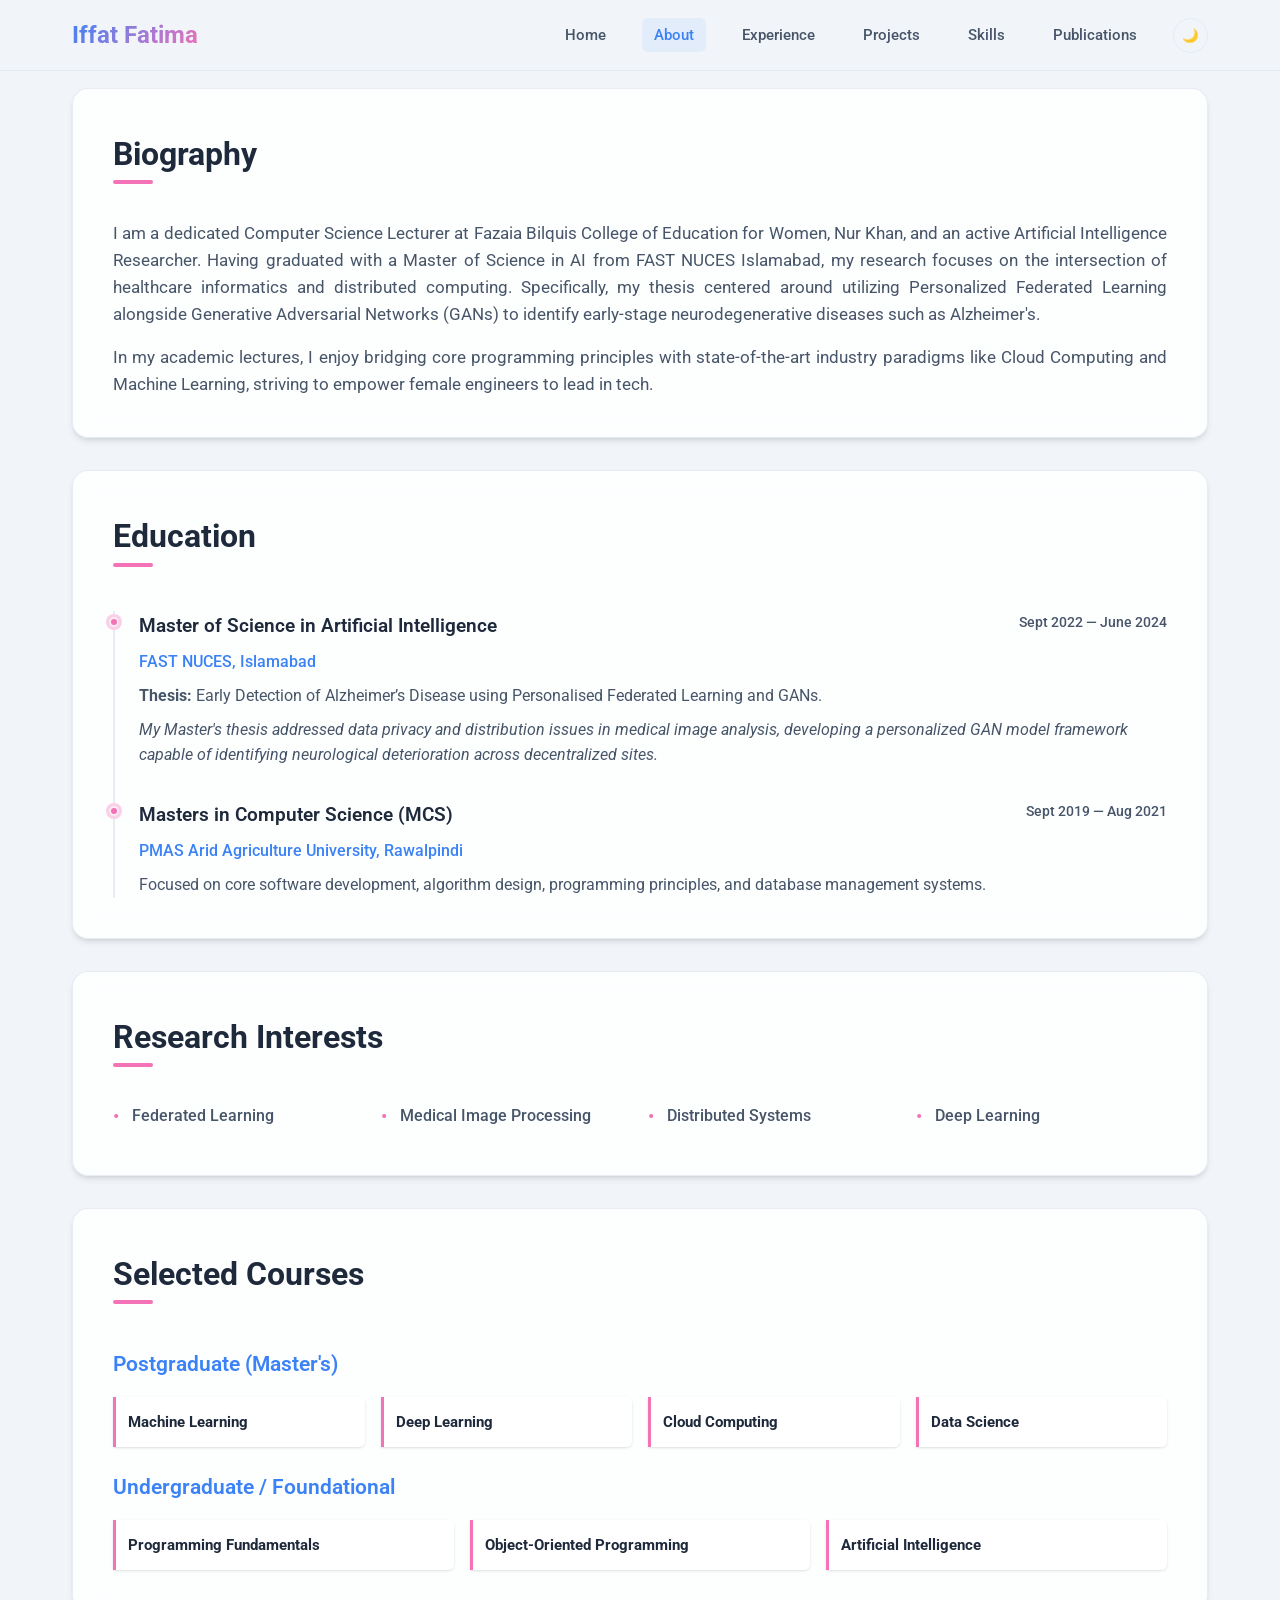
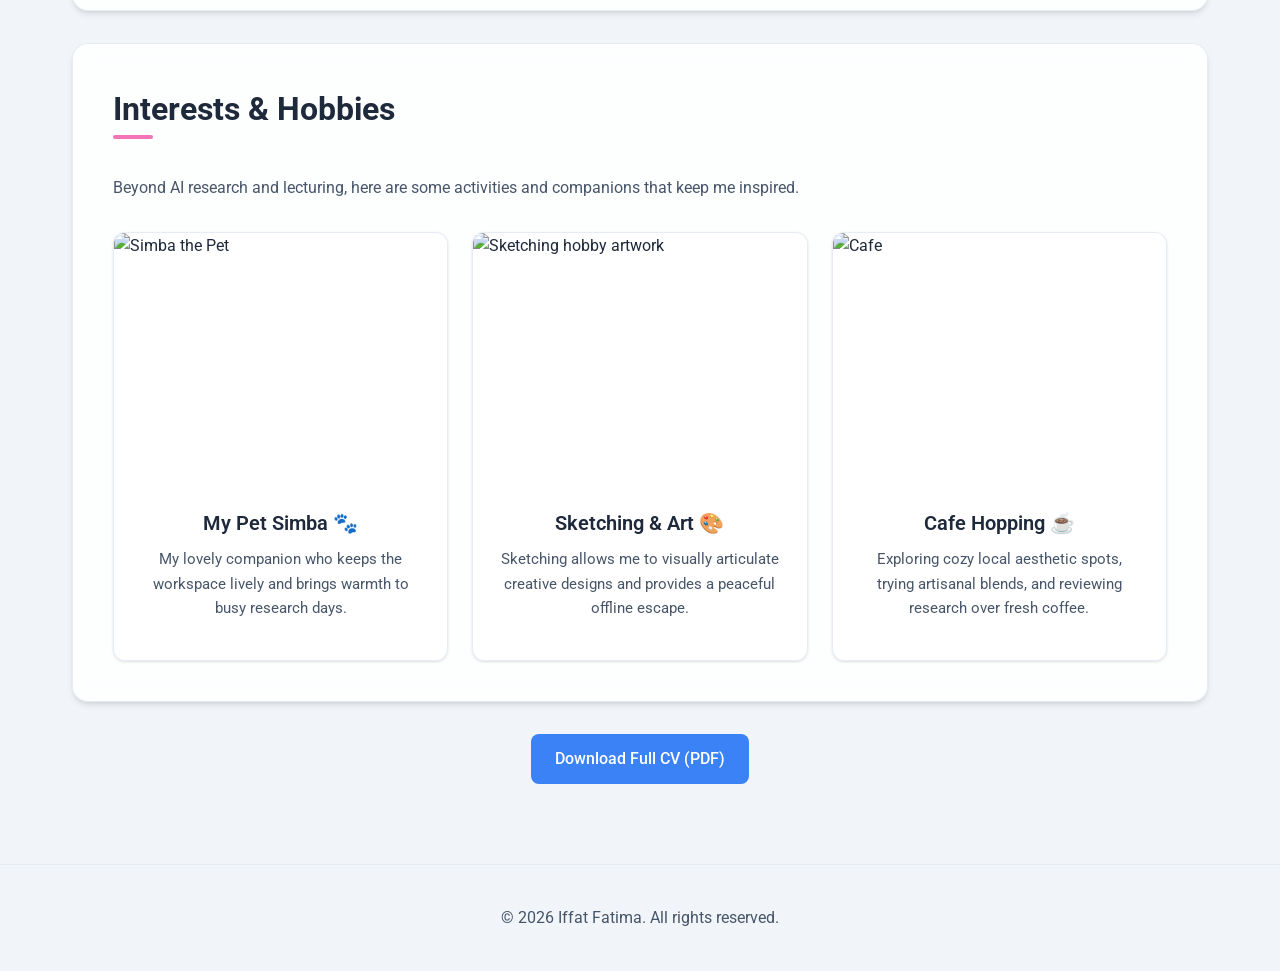
==== about.html @ 0a480637 "Add files via upload" ====
<!DOCTYPE html>
<html lang="en">
<head>
  <meta charset="UTF-8" />
  <meta name="viewport" content="width=device-width, initial-scale=1.0" />
  <title>About – Iffat Fatima</title>
  <meta name="description" content="Biography and educational background of Iffat Fatima, MS in AI graduate from FAST NUCES and Computer Science Lecturer." />
  <link rel="preconnect" href="https://fonts.googleapis.com">
  <link rel="preconnect" href="https://fonts.gstatic.com" crossorigin>
  <link href="https://fonts.googleapis.com/css2?family=Roboto:wght@400;500;700&display=swap" rel="stylesheet">
  <link rel="stylesheet" href="style.css" />
</head>
<body>
  <div class="bg-overlay"></div>

  <!-- Header Navigation -->
  <header class="header-nav">
    <div class="nav-container">
      <a href="index.html" class="logo-link">Iffat Fatima</a>
      <nav aria-label="Main Navigation">
        <ul class="nav-menu">
          <li class="nav-item"><a href="index.html">Home</a></li>
          <li class="nav-item"><a href="about.html">About</a></li>
          <li class="nav-item"><a href="experience.html">Experience</a></li>
          <li class="nav-item"><a href="projects.html">Projects</a></li>
          <li class="nav-item"><a href="skills.html">Skills</a></li>
          <li class="nav-item"><a href="publications.html">Publications</a></li>
          <li><button class="theme-toggle-btn" id="theme-toggle" aria-label="Toggle Theme">🌙</button></li>
        </ul>
      </nav>
    </div>
  </header>

  <!-- Main Content -->
  <main>
    <section class="section-card">
      <h2 class="section-title">Biography</h2>
      <p style="margin-top: 1rem; color: var(--text-secondary); font-size: 1.05rem; text-align: justify;">
        I am a dedicated Computer Science Lecturer at Fazaia Bilquis College of Education for Women, Nur Khan, and an active Artificial Intelligence Researcher.
        Having graduated with a Master of Science in AI from FAST NUCES Islamabad, my research focuses on the intersection of healthcare informatics and distributed computing.
        Specifically, my thesis centered around utilizing Personalized Federated Learning alongside Generative Adversarial Networks (GANs) to identify early-stage neurodegenerative diseases such as Alzheimer's.
      </p>
      <p style="margin-top: 1rem; color: var(--text-secondary); font-size: 1.05rem; text-align: justify;">
        In my academic lectures, I enjoy bridging core programming principles with state-of-the-art industry paradigms like Cloud Computing and Machine Learning, striving to empower female engineers to lead in tech.
      </p>
    </section>

    <!-- Education & Thesis -->
    <section class="section-card">
      <h2 class="section-title">Education</h2>
      
      <div class="experience-timeline" style="margin-top: 1.5rem;">
        <!-- FAST NUCES -->
        <div class="timeline-item">
          <div class="timeline-dot"></div>
          <div class="timeline-header">
            <h3 class="timeline-title">Master of Science in Artificial Intelligence</h3>
            <span class="timeline-date">Sept 2022 — June 2024</span>
          </div>
          <div class="timeline-subtitle">FAST NUCES, Islamabad</div>
          <div class="timeline-content" style="margin-top: 0.5rem;">
            <p><strong>Thesis:</strong> Early Detection of Alzheimer’s Disease using Personalised Federated Learning and GANs.</p>
            <p style="margin-top: 0.5rem; font-style: italic;">
              My Master's thesis addressed data privacy and distribution issues in medical image analysis, developing a personalized GAN model framework capable of identifying neurological deterioration across decentralized sites.
            </p>
          </div>
        </div>

        <!-- PMAS Arid Agriculture -->
        <div class="timeline-item">
          <div class="timeline-dot"></div>
          <div class="timeline-header">
            <h3 class="timeline-title">Masters in Computer Science (MCS)</h3>
            <span class="timeline-date">Sept 2019 — Aug 2021</span>
          </div>
          <div class="timeline-subtitle">PMAS Arid Agriculture University, Rawalpindi</div>
          <div class="timeline-content" style="margin-top: 0.5rem;">
            <p>Focused on core software development, algorithm design, programming principles, and database management systems.</p>
          </div>
        </div>
      </div>
    </section>

    <!-- Research Interests -->
    <section class="section-card">
      <h2 class="section-title">Research Interests</h2>
      <ul class="timeline-content" style="list-style-type: none; margin-top: 1rem; display: grid; grid-template-columns: repeat(auto-fit, minmax(200px, 1fr)); gap: 1rem;">
        <li style="padding-left: 1.2rem; font-weight: 500;">Federated Learning</li>
        <li style="padding-left: 1.2rem; font-weight: 500;">Medical Image Processing</li>
        <li style="padding-left: 1.2rem; font-weight: 500;">Distributed Systems</li>
        <li style="padding-left: 1.2rem; font-weight: 500;">Deep Learning</li>
      </ul>
    </section>

    <!-- Academic Courses Taken -->
    <section class="section-card">
      <h2 class="section-title">Selected Courses</h2>
      
      <h3 class="skills-category-title" style="margin-top: 1.5rem;">Postgraduate (Master's)</h3>
      <div class="course-grid">
        <div class="course-item"><strong>Machine Learning</strong></div>
        <div class="course-item"><strong>Deep Learning</strong></div>
        <div class="course-item"><strong>Cloud Computing</strong></div>
        <div class="course-item"><strong>Data Science</strong></div>
      </div>

      <h3 class="skills-category-title" style="margin-top: 1.5rem;">Undergraduate / Foundational</h3>
      <div class="course-grid">
        <div class="course-item"><strong>Programming Fundamentals</strong></div>
        <div class="course-item"><strong>Object-Oriented Programming</strong></div>
        <div class="course-item"><strong>Artificial Intelligence</strong></div>
      </div>
    </section>

    <!-- Interests & Hobbies Section -->
    <section class="section-card">
      <h2 class="section-title">Interests &amp; Hobbies</h2>
      <p style="margin-top: 1rem; color: var(--text-secondary); margin-bottom: 2rem;">
        Beyond AI research and lecturing, here are some activities and companions that keep me inspired.
      </p>

      <div class="projects-grid">
        <!-- Pets (Simba) -->
        <div class="project-card">
          <div class="project-img-wrapper" style="padding-top: 75%;">
            <img src="media/simba.jpg" alt="Simba the Pet" class="project-img" />
          </div>
          <div class="project-body" style="text-align: center;">
            <h3 class="project-card-title">My Pet Simba 🐾</h3>
            <p class="project-card-desc" style="font-size: 0.95rem;">
              My lovely companion who keeps the workspace lively and brings warmth to busy research days.
            </p>
          </div>
        </div>

        <!-- Sketching -->
        <div class="project-card">
          <div class="project-img-wrapper" style="padding-top: 75%;">
            <img src="media/sketch.jpg" alt="Sketching hobby artwork" class="project-img" />
          </div>
          <div class="project-body" style="text-align: center;">
            <h3 class="project-card-title">Sketching &amp; Art 🎨</h3>
            <p class="project-card-desc" style="font-size: 0.95rem;">
              Sketching allows me to visually articulate creative designs and provides a peaceful offline escape.
            </p>
          </div>
        </div>

        <!-- Cafe Hopping -->
        <div class="project-card">
          <div class="project-img-wrapper" style="padding-top: 75%;">
            <img src="media/cafe3.jpg" alt="Cafe" class="project-img" />
          </div>

          <div class="project-body" style="text-align: center;">
            <h3 class="project-card-title">Cafe Hopping ☕</h3>
            <p class="project-card-desc" style="font-size: 0.95rem;">
              Exploring cozy local aesthetic spots, trying artisanal blends, and reviewing research over fresh coffee.
            </p>
          </div>
        </div>
      </div>
    </section>

    <div style="text-align: center; margin: 2rem 0;">
      <a href="cv.pdf" class="btn btn-primary" target="_blank" download>Download Full CV (PDF)</a>
    </div>
  </main>

  <footer>
    <p>&copy; 2026 Iffat Fatima. All rights reserved.</p>
  </footer>

  <script src="script.js"></script>
</body>
</html>
---- style.css ----
/* 
   style.css 
   Professional Portfolio Design System for Iffat Fatima
   Theme: Neutral Grey & Slate Blue with a Sophisticated Rose/Girly Accent
   Fully responsive, supporting Light/Dark mode and blurred convocation background.
*/

:root {
  /* Font Family */
  --font-sans: 'Roboto', -apple-system, BlinkMacSystemFont, "Segoe UI", sans-serif;

  /* CSS Variables for Light Mode (Default) */
  --bg-color: #f1f5f9; /* Soft grey-blue */
  --bg-card: rgba(255, 255, 255, 0.85); /* Semi-transparent for blur effect */
  --bg-nav: rgba(241, 245, 249, 0.9);
  --text-primary: #1e293b; /* Dark slate */
  --text-secondary: #475569; /* Muted grey-blue */
  
  --primary-color: #3b82f6; /* Modern Blue */
  --primary-hover: #2563eb;
  
  --accent-color: #f472b6; /* Soft Rose/Girly Pink */
  --accent-light: #fbcfe8;
  --accent-hover: #db2777;

  --border-color: rgba(226, 232, 240, 0.8);
  --shadow-sm: 0 1px 3px 0 rgba(0, 0, 0, 0.1), 0 1px 2px -1px rgba(0, 0, 0, 0.1);
  --shadow-md: 0 4px 6px -1px rgba(0, 0, 0, 0.1), 0 2px 4px -2px rgba(0, 0, 0, 0.1);
  --shadow-lg: 0 10px 15px -3px rgba(0, 0, 0, 0.1), 0 4px 6px -4px rgba(0, 0, 0, 0.1);
  
  --backdrop-blur: 12px;
}

/* Dark Mode Variables */
[data-theme="dark"] {
  --bg-color: #0f172a; /* Deep slate */
  --bg-card: rgba(30, 41, 59, 0.85);
  --bg-nav: rgba(15, 23, 42, 0.9);
  --text-primary: #f8fafc;
  --text-secondary: #cbd5e1;
  
  --primary-color: #60a5fa;
  --primary-hover: #3b82f6;
  
  --accent-color: #f472b6;
  --accent-light: rgba(244, 114, 182, 0.2);
  --accent-hover: #f43f5e;

  --border-color: rgba(51, 65, 85, 0.8);
  --shadow-sm: 0 1px 3px 0 rgba(0, 0, 0, 0.3);
  --shadow-md: 0 4px 6px -1px rgba(0, 0, 0, 0.3);
  --shadow-lg: 0 10px 15px -3px rgba(0, 0, 0, 0.4);
}

/* Global Reset & Base Styles */
* {
  margin: 0;
  padding: 0;
  box-sizing: border-box;
}

html {
  scroll-behavior: smooth;
  font-family: var(--font-sans);
}

body {
  background-color: var(--bg-color);
  color: var(--text-primary);
  line-height: 1.6;
  min-height: 100vh;
  display: flex;
  flex-direction: column;
  position: relative;
  overflow-x: hidden;
  transition: background-color 0.3s ease, color 0.3s ease;
}

/* Convocation Background Image with Blur */
.bg-overlay {
  position: fixed;
  top: 0;
  left: 0;
  width: 100vw;
  height: 100vh;
  z-index: -10;
  background-image: url('media/convocation.jpg');
  background-size: cover;
  background-position: center;
  background-repeat: no-repeat;
  filter: blur(2px) brightness(0.92);
  opacity: 0.6; /* Much more visible background presence */
  transition: filter 0.3s ease, opacity 0.3s ease;
}

[data-theme="dark"] .bg-overlay {
  filter: blur(2px) brightness(0.4);
  opacity: 0.7;
}

/* Navigation Bar */
.header-nav {
  position: fixed;
  top: 0;
  left: 0;
  right: 0;
  z-index: 100;
  background-color: var(--bg-nav);
  backdrop-filter: blur(var(--backdrop-blur));
  -webkit-backdrop-filter: blur(var(--backdrop-blur));
  border-bottom: 1px solid var(--border-color);
  transition: background-color 0.3s, border-color 0.3s;
}

.nav-container {
  max-width: 1200px;
  margin: 0 auto;
  padding: 1rem 2rem;
  display: flex;
  justify-content: space-between;
  align-items: center;
}

.logo-link {
  font-size: 1.5rem;
  font-weight: 700;
  text-decoration: none;
  color: var(--text-primary);
  background: linear-gradient(135deg, var(--primary-color), var(--accent-color));
  -webkit-background-clip: text;
  -webkit-text-fill-color: transparent;
  transition: opacity 0.3s ease;
}

.logo-link:hover {
  opacity: 0.85;
}

.nav-menu {
  display: flex;
  list-style: none;
  gap: 1.5rem;
  align-items: center;
}

.nav-item a {
  text-decoration: none;
  color: var(--text-secondary);
  font-size: 0.95rem;
  font-weight: 500;
  padding: 0.5rem 0.75rem;
  border-radius: 6px;
  transition: color 0.2s ease, background-color 0.2s ease;
}

.nav-item a:hover,
.nav-item.active a {
  color: var(--primary-color);
  background-color: rgba(59, 130, 246, 0.08);
}

[data-theme="dark"] .nav-item a:hover,
[data-theme="dark"] .nav-item.active a {
  color: var(--primary-color);
  background-color: rgba(96, 165, 250, 0.15);
}

.theme-toggle-btn {
  background: none;
  border: 1px solid var(--border-color);
  padding: 0.5rem;
  border-radius: 50%;
  cursor: pointer;
  display: flex;
  align-items: center;
  justify-content: center;
  width: 2.2rem;
  height: 2.2rem;
  color: var(--text-primary);
  transition: background-color 0.2s, transform 0.2s;
}

.theme-toggle-btn:hover {
  background-color: var(--border-color);
  transform: scale(1.05);
}

/* Main Container Layout */
main {
  flex: 1;
  padding-top: 5.5rem; /* Space for fixed nav */
  max-width: 1200px;
  width: 100%;
  margin: 0 auto;
  padding-left: 2rem;
  padding-right: 2rem;
}

/* Hero Section */
.hero-section {
  display: flex;
  flex-direction: column;
  align-items: center;
  justify-content: center;
  text-align: center;
  min-height: calc(85vh - 5.5rem);
  padding: 2rem 0;
}

.profile-container {
  position: relative;
  margin-bottom: 2rem;
}

.profile-img {
  width: 180px;
  height: 180px;
  border-radius: 50%;
  object-fit: cover;
  border: 4px solid var(--bg-card);
  box-shadow: var(--shadow-lg), 0 0 0 4px var(--accent-light);
  transition: transform 0.3s ease, box-shadow 0.3s ease;
}

.profile-img:hover {
  transform: scale(1.03);
  box-shadow: var(--shadow-lg), 0 0 0 6px var(--accent-color);
}

.hero-title {
  font-size: 3rem;
  font-weight: 700;
  margin-bottom: 0.5rem;
  color: var(--text-primary);
  letter-spacing: -0.025em;
}

.hero-subtitle {
  font-size: 1.4rem;
  color: var(--primary-color);
  font-weight: 500;
  margin-bottom: 1.5rem;
}

.hero-description {
  max-width: 650px;
  font-size: 1.1rem;
  color: var(--text-secondary);
  margin-bottom: 2.5rem;
}

.btn-group {
  display: flex;
  gap: 1rem;
}

.btn {
  display: inline-flex;
  align-items: center;
  justify-content: center;
  padding: 0.75rem 1.5rem;
  font-size: 1rem;
  font-weight: 500;
  border-radius: 8px;
  text-decoration: none;
  cursor: pointer;
  transition: background-color 0.2s, transform 0.2s, border-color 0.2s;
  border: none;
}

.btn-primary {
  background-color: var(--primary-color);
  color: white;
}

.btn-primary:hover {
  background-color: var(--primary-hover);
  transform: translateY(-2px);
}

.btn-secondary {
  background-color: transparent;
  color: var(--text-primary);
  border: 1px solid var(--border-color);
}

.btn-secondary:hover {
  background-color: rgba(0, 0, 0, 0.05);
  transform: translateY(-2px);
}

[data-theme="dark"] .btn-secondary:hover {
  background-color: rgba(255, 255, 255, 0.05);
}

/* Sections - General Card Style */
.section-card {
  background-color: var(--bg-card);
  backdrop-filter: blur(var(--backdrop-blur));
  -webkit-backdrop-filter: blur(var(--backdrop-blur));
  border: 1px solid var(--border-color);
  border-radius: 16px;
  padding: 2.5rem;
  box-shadow: var(--shadow-md);
  margin-bottom: 2rem;
  transition: transform 0.3s ease, box-shadow 0.3s ease;
}

.section-title {
  font-size: 2rem;
  font-weight: 700;
  margin-bottom: 1.5rem;
  position: relative;
  display: inline-block;
}

.section-title::after {
  content: '';
  position: absolute;
  left: 0;
  bottom: -4px;
  width: 40px;
  height: 4px;
  background-color: var(--accent-color);
  border-radius: 2px;
}

/* Timeline Layout for Experience */
.experience-timeline {
  display: flex;
  flex-direction: column;
  gap: 2rem;
  position: relative;
  padding-left: 1.5rem;
  border-left: 2px solid var(--border-color);
}

.timeline-item {
  position: relative;
}

.timeline-dot {
  position: absolute;
  left: calc(-1.5rem - 6px);
  top: 6px;
  width: 10px;
  height: 10px;
  border-radius: 50%;
  background-color: var(--accent-color);
  border: 2px solid var(--bg-card);
  box-shadow: 0 0 0 3px var(--accent-light);
}

.timeline-header {
  display: flex;
  justify-content: space-between;
  align-items: flex-start;
  margin-bottom: 0.5rem;
  flex-wrap: wrap;
}

.timeline-title {
  font-size: 1.2rem;
  font-weight: 600;
  color: var(--text-primary);
}

.timeline-subtitle {
  font-size: 1rem;
  color: var(--primary-color);
  font-weight: 500;
}

.timeline-date {
  font-size: 0.9rem;
  color: var(--text-secondary);
  font-weight: 500;
}

.timeline-content {
  color: var(--text-secondary);
}

.timeline-content ul {
  list-style-type: none;
  margin-top: 0.5rem;
}

.timeline-content li {
  position: relative;
  padding-left: 1.2rem;
  margin-bottom: 0.4rem;
}

.timeline-content li::before {
  content: "•";
  position: absolute;
  left: 0;
  color: var(--accent-color);
  font-size: 1.1rem;
}

/* Grid Layout for Projects */
.projects-grid {
  display: grid;
  grid-template-columns: repeat(auto-fill, minmax(320px, 1fr));
  gap: 1.5rem;
}

.project-card {
  background-color: var(--bg-card);
  border: 1px solid var(--border-color);
  border-radius: 12px;
  overflow: hidden;
  display: flex;
  flex-direction: column;
  box-shadow: var(--shadow-sm);
  transition: transform 0.2s, box-shadow 0.2s;
}

.project-card:hover {
  transform: translateY(-4px);
  box-shadow: var(--shadow-md);
}

.project-img-wrapper {
  position: relative;
  padding-top: 56.25%; /* 16:9 Aspect Ratio */
  overflow: hidden;
}

.project-img {
  position: absolute;
  top: 0;
  left: 0;
  width: 100%;
  height: 100%;
  object-fit: cover;
  transition: transform 0.3s;
}

.project-card:hover .project-img {
  transform: scale(1.05);
}

.project-body {
  padding: 1.5rem;
  display: flex;
  flex-direction: column;
  flex-grow: 1;
}

.project-card-title {
  font-size: 1.25rem;
  font-weight: 600;
  margin-bottom: 0.5rem;
  color: var(--text-primary);
}

.project-date {
  font-size: 0.85rem;
  color: var(--text-secondary);
  margin-bottom: 0.75rem;
}

.project-card-desc {
  font-size: 0.95rem;
  color: var(--text-secondary);
  margin-bottom: 1rem;
  flex-grow: 1;
}

.tag-list {
  display: flex;
  flex-wrap: wrap;
  gap: 0.5rem;
  margin-top: auto;
}

.tag {
  font-size: 0.75rem;
  font-weight: 500;
  padding: 0.2rem 0.5rem;
  border-radius: 4px;
  background-color: rgba(59, 130, 246, 0.1);
  color: var(--primary-color);
}

.tag.tag-accent {
  background-color: var(--accent-light);
  color: var(--accent-hover);
}

/* Skills Layout */
.skills-columns {
  display: grid;
  grid-template-columns: repeat(auto-fit, minmax(280px, 1fr));
  gap: 2rem;
}

.skills-category-title {
  font-size: 1.3rem;
  font-weight: 600;
  margin-bottom: 1rem;
  color: var(--primary-color);
}

.skill-pills {
  display: flex;
  flex-wrap: wrap;
  gap: 0.75rem;
}

.skill-pill {
  font-size: 0.95rem;
  padding: 0.5rem 1rem;
  background-color: var(--bg-card);
  border: 1px solid var(--border-color);
  border-radius: 20px;
  color: var(--text-primary);
  display: flex;
  align-items: center;
  gap: 0.5rem;
  box-shadow: var(--shadow-sm);
  transition: all 0.2s;
}

.skill-pill:hover {
  transform: translateY(-2px);
  border-color: var(--accent-color);
  box-shadow: 0 0 0 2px var(--accent-light);
}

/* Course Grid */
.course-grid {
  display: grid;
  grid-template-columns: repeat(auto-fit, minmax(200px, 1fr));
  gap: 1rem;
  margin-top: 1rem;
}

.course-item {
  padding: 0.75rem;
  background-color: var(--bg-card);
  border-left: 3px solid var(--accent-color);
  border-radius: 0 6px 6px 0;
  box-shadow: var(--shadow-sm);
}

.course-item strong {
  font-size: 0.95rem;
  color: var(--text-primary);
}

/* Blog Layout */
.blog-list {
  display: flex;
  flex-direction: column;
  gap: 1.5rem;
}

.blog-item {
  padding-bottom: 1.5rem;
  border-bottom: 1px solid var(--border-color);
}

.blog-item:last-child {
  border-bottom: none;
  padding-bottom: 0;
}

.blog-title {
  font-size: 1.25rem;
  font-weight: 600;
  margin-bottom: 0.25rem;
}

.blog-title a {
  text-decoration: none;
  color: var(--text-primary);
  transition: color 0.2s;
}

.blog-title a:hover {
  color: var(--accent-color);
}

.blog-meta {
  font-size: 0.85rem;
  color: var(--text-secondary);
  margin-bottom: 0.75rem;
}

.blog-excerpt {
  color: var(--text-secondary);
}

/* Contact Form styling */
.contact-section-layout {
  display: grid;
  grid-template-columns: repeat(auto-fit, minmax(300px, 1fr));
  gap: 2.5rem;
}

.contact-info {
  display: flex;
  flex-direction: column;
  gap: 1.2rem;
}

.contact-item {
  display: flex;
  align-items: center;
  gap: 1rem;
}

.contact-icon {
  width: 2.5rem;
  height: 2.5rem;
  border-radius: 50%;
  background-color: rgba(244, 114, 182, 0.15);
  color: var(--accent-color);
  display: flex;
  align-items: center;
  justify-content: center;
  font-size: 1.1rem;
}

.contact-text a {
  color: var(--text-primary);
  text-decoration: none;
  transition: color 0.2s;
}

.contact-text a:hover {
  color: var(--accent-color);
}

.form-group {
  margin-bottom: 1.2rem;
}

.form-group label {
  display: block;
  font-size: 0.9rem;
  font-weight: 500;
  margin-bottom: 0.4rem;
  color: var(--text-secondary);
}

.form-control {
  width: 100%;
  padding: 0.75rem 1rem;
  border-radius: 8px;
  border: 1px solid var(--border-color);
  background-color: var(--bg-card);
  color: var(--text-primary);
  font-family: var(--font-sans);
  font-size: 0.95rem;
  transition: border-color 0.2s, box-shadow 0.2s;
}

.form-control:focus {
  outline: none;
  border-color: var(--primary-color);
  box-shadow: 0 0 0 3px rgba(59, 130, 246, 0.15);
}

textarea.form-control {
  resize: vertical;
}

.form-status {
  margin-top: 1rem;
  padding: 0.75rem;
  border-radius: 6px;
  font-size: 0.9rem;
  display: none;
}

.form-status.success {
  background-color: rgba(16, 185, 129, 0.15);
  color: #10b981;
  display: block;
}

.form-status.error {
  background-color: rgba(239, 68, 68, 0.15);
  color: #ef4444;
  display: block;
}

/* Contact Pill styling */
.contact-pill {
  transition: transform 0.2s ease, border-color 0.2s ease, box-shadow 0.2s ease;
}

.contact-pill:hover {
  transform: translateY(-2px);
  border-color: var(--accent-color) !important;
  box-shadow: 0 4px 12px rgba(244, 114, 182, 0.15) !important;
}

/* Footer styling */
footer {
  text-align: center;
  padding: 2.5rem;
  margin-top: 3rem;
  background-color: var(--bg-nav);
  backdrop-filter: blur(var(--backdrop-blur));
  border-top: 1px solid var(--border-color);
  color: var(--text-secondary);
}

/* Responsive adjustments */
@media (max-width: 768px) {
  .nav-container {
    flex-direction: column;
    gap: 1rem;
  }
  
  .nav-menu {
    flex-wrap: wrap;
    justify-content: center;
    gap: 0.8rem;
  }
  
  .hero-title {
    font-size: 2.2rem;
  }
  
  .section-card {
    padding: 1.5rem;
  }
  
  .timeline-header {
    flex-direction: column;
    gap: 0.2rem;
  }
}
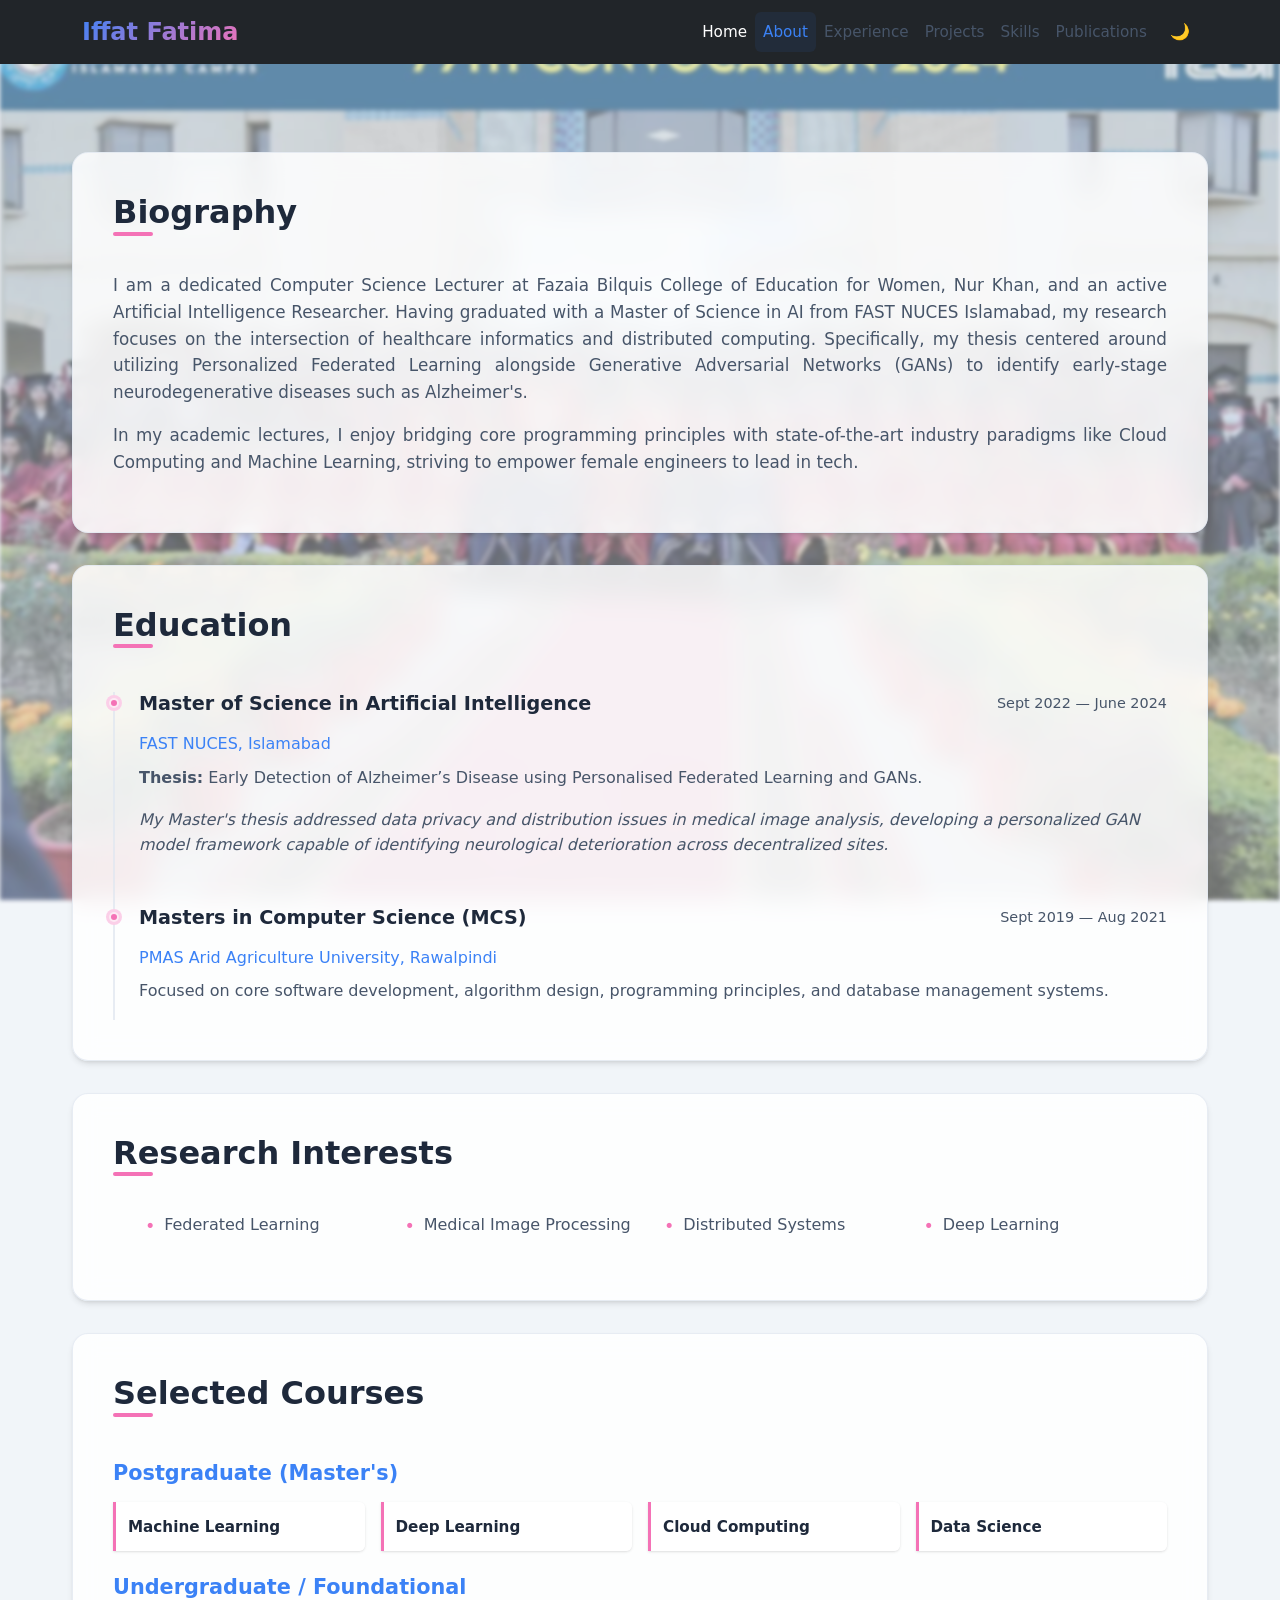
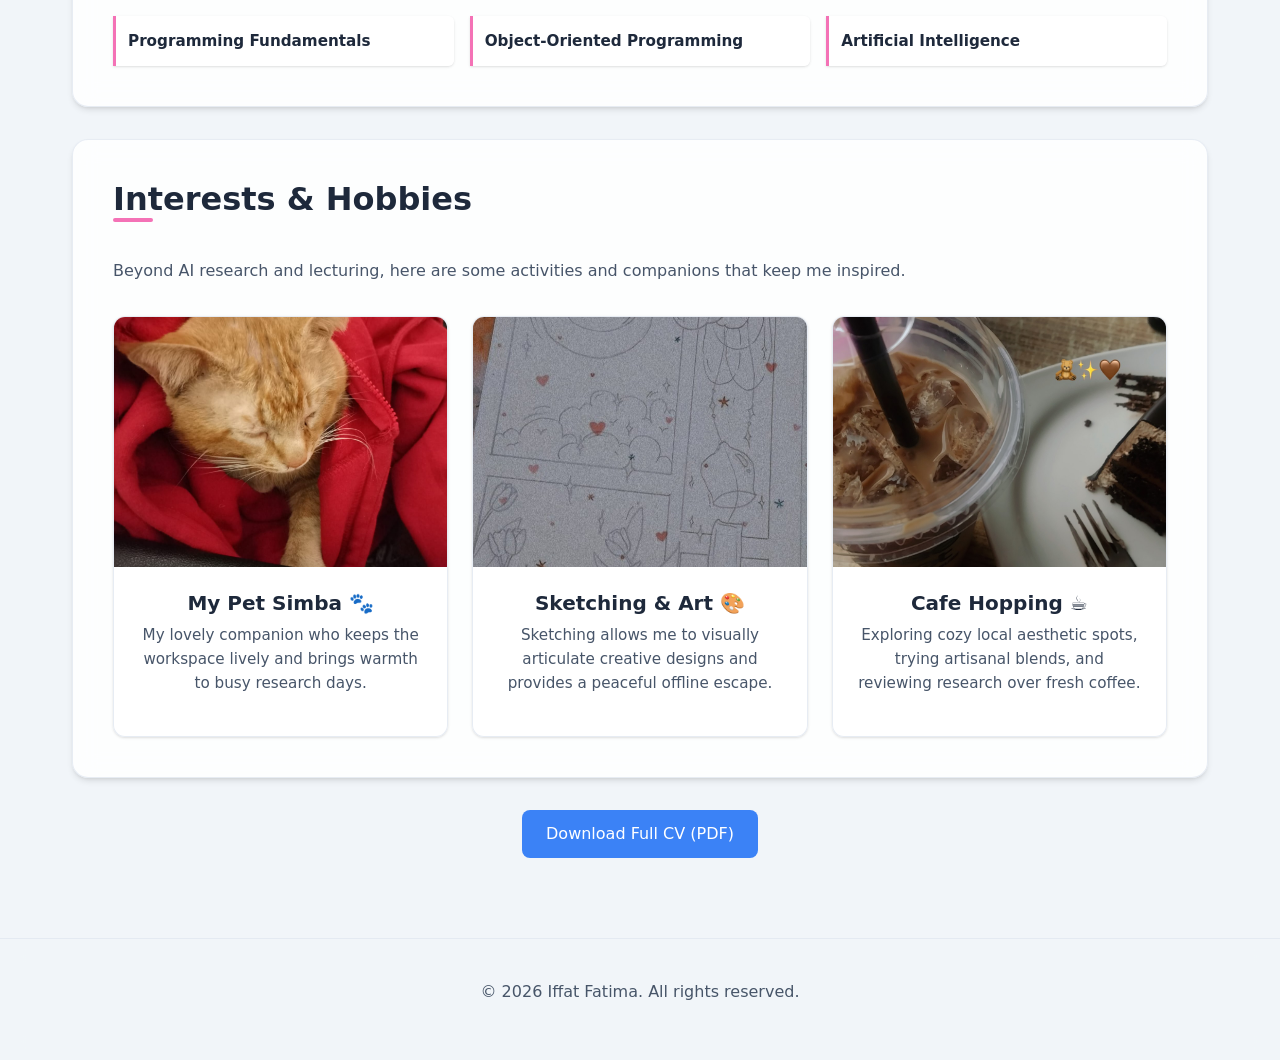
==== commit c24e39ae: "update navbar" ====
--- a/about.html
+++ b/about.html
@@ -8,28 +8,42 @@
   <link rel="preconnect" href="https://fonts.googleapis.com">
   <link rel="preconnect" href="https://fonts.gstatic.com" crossorigin>
   <link href="https://fonts.googleapis.com/css2?family=Roboto:wght@400;500;700&display=swap" rel="stylesheet">
+  <link href="https://cdn.jsdelivr.net/npm/bootstrap@5.3.3/dist/css/bootstrap.min.css" rel="stylesheet">
   <link rel="stylesheet" href="style.css" />
 </head>
 <body>
   <div class="bg-overlay"></div>
 
-  <!-- Header Navigation -->
-  <header class="header-nav">
-    <div class="nav-container">
-      <a href="index.html" class="logo-link">Iffat Fatima</a>
-      <nav aria-label="Main Navigation">
-        <ul class="nav-menu">
-          <li class="nav-item"><a href="index.html">Home</a></li>
-          <li class="nav-item"><a href="about.html">About</a></li>
-          <li class="nav-item"><a href="experience.html">Experience</a></li>
-          <li class="nav-item"><a href="projects.html">Projects</a></li>
-          <li class="nav-item"><a href="skills.html">Skills</a></li>
-          <li class="nav-item"><a href="publications.html">Publications</a></li>
-          <li><button class="theme-toggle-btn" id="theme-toggle" aria-label="Toggle Theme">🌙</button></li>
+ <header>
+  <nav class="navbar navbar-expand-lg navbar-dark bg-dark sticky-top" aria-label="Main Navigation">
+    <div class="container">
+      <!-- Logo/Brand Link -->
+      <a href="index.html" class="navbar-brand logo-link fw-bold">Iffat Fatima</a>
+      
+      <!-- Mobile Hamburger Button -->
+      <button class="navbar-toggler" type="button" data-bs-toggle="collapse" data-bs-target="#portfolioNav" aria-controls="portfolioNav" aria-expanded="false" aria-label="Toggle navigation">
+        <span class="navbar-toggler-icon"></span>
+      </button>
+      
+      <!-- Collapsible Navigation Menu -->
+      <div class="collapse navbar-collapse" id="portfolioNav">
+        <ul class="navbar-nav ms-auto align-items-lg-center">
+          <li class="nav-item"><a class="nav-link active" href="index.html">Home</a></li>
+          <li class="nav-item"><a class="nav-link" href="about.html">About</a></li>
+          <li class="nav-item"><a class="nav-link" href="experience.html">Experience</a></li>
+          <li class="nav-item"><a class="nav-link" href="projects.html">Projects</a></li>
+          <li class="nav-item"><a class="nav-link" href="skills.html">Skills</a></li>
+          <li class="nav-item"><a class="nav-link" href="publications.html">Publications</a></li>
+          
+          <!-- Theme Toggle Button Wrapper -->
+          <li class="nav-item ms-lg-2 mt-2 mt-lg-0">
+            <button class="btn btn-outline-light theme-toggle-btn px-2 py-1" id="theme-toggle" aria-label="Toggle Theme">🌙</button>
+          </li>
         </ul>
-      </nav>
+      </div>
     </div>
-  </header>
+  </nav>
+</header>
 
   <!-- Main Content -->
   <main>
@@ -170,6 +184,8 @@
   <footer>
     <p>&copy; 2026 Iffat Fatima. All rights reserved.</p>
   </footer>
+  <!-- Bootstrap 5 JS Bundle (Required for Navbar Toggle) -->
+  <script src="https://cdn.jsdelivr.net/npm/bootstrap@5.3.3/dist/js/bootstrap.bundle.min.js"></script>
 
   <script src="script.js"></script>
 </body>
--- a/style.css
+++ b/style.css
@@ -9,7 +9,29 @@
   /* Font Family */
   --font-sans: 'Roboto', -apple-system, BlinkMacSystemFont, "Segoe UI", sans-serif;
 
-  /* CSS Variables for Light Mode (Default) */
+  --bg-color: #0f172a; /* Deep slate */
+  --bg-card: rgba(30, 41, 59, 0.85);
+  --bg-nav: rgba(15, 23, 42, 0.9);
+  --text-primary: #f8fafc;
+  --text-secondary: #cbd5e1;
+  
+  --primary-color: #60a5fa;
+  --primary-hover: #3b82f6;
+  
+  --accent-color: #f472b6; /* Soft Rose/Girly Pink */
+  --accent-light: rgba(244, 114, 182, 0.2);
+  --accent-hover: #f43f5e;
+
+  --border-color: rgba(51, 65, 85, 0.8);
+  --shadow-sm: 0 1px 3px 0 rgba(0, 0, 0, 0.3);
+  --shadow-md: 0 4px 6px -1px rgba(0, 0, 0, 0.3);
+  --shadow-lg: 0 10px 15px -3px rgba(0, 0, 0, 0.4);
+  
+  --backdrop-blur: 12px;
+}
+
+/* Light Mode Variables (Triggered via data attribute) */
+[data-theme="light"] {
   --bg-color: #f1f5f9; /* Soft grey-blue */
   --bg-card: rgba(255, 255, 255, 0.85); /* Semi-transparent for blur effect */
   --bg-nav: rgba(241, 245, 249, 0.9);
@@ -19,7 +41,7 @@
   --primary-color: #3b82f6; /* Modern Blue */
   --primary-hover: #2563eb;
   
-  --accent-color: #f472b6; /* Soft Rose/Girly Pink */
+  --accent-color: #f472b6;
   --accent-light: #fbcfe8;
   --accent-hover: #db2777;
 
@@ -27,29 +49,6 @@
   --shadow-sm: 0 1px 3px 0 rgba(0, 0, 0, 0.1), 0 1px 2px -1px rgba(0, 0, 0, 0.1);
   --shadow-md: 0 4px 6px -1px rgba(0, 0, 0, 0.1), 0 2px 4px -2px rgba(0, 0, 0, 0.1);
   --shadow-lg: 0 10px 15px -3px rgba(0, 0, 0, 0.1), 0 4px 6px -4px rgba(0, 0, 0, 0.1);
-  
-  --backdrop-blur: 12px;
-}
-
-/* Dark Mode Variables */
-[data-theme="dark"] {
-  --bg-color: #0f172a; /* Deep slate */
-  --bg-card: rgba(30, 41, 59, 0.85);
-  --bg-nav: rgba(15, 23, 42, 0.9);
-  --text-primary: #f8fafc;
-  --text-secondary: #cbd5e1;
-  
-  --primary-color: #60a5fa;
-  --primary-hover: #3b82f6;
-  
-  --accent-color: #f472b6;
-  --accent-light: rgba(244, 114, 182, 0.2);
-  --accent-hover: #f43f5e;
-
-  --border-color: rgba(51, 65, 85, 0.8);
-  --shadow-sm: 0 1px 3px 0 rgba(0, 0, 0, 0.3);
-  --shadow-md: 0 4px 6px -1px rgba(0, 0, 0, 0.3);
-  --shadow-lg: 0 10px 15px -3px rgba(0, 0, 0, 0.4);
 }
 
 /* Global Reset & Base Styles */
@@ -128,6 +127,7 @@
   color: var(--text-primary);
   background: linear-gradient(135deg, var(--primary-color), var(--accent-color));
   -webkit-background-clip: text;
+  background-clip: text;
   -webkit-text-fill-color: transparent;
   transition: opacity 0.3s ease;
 }
